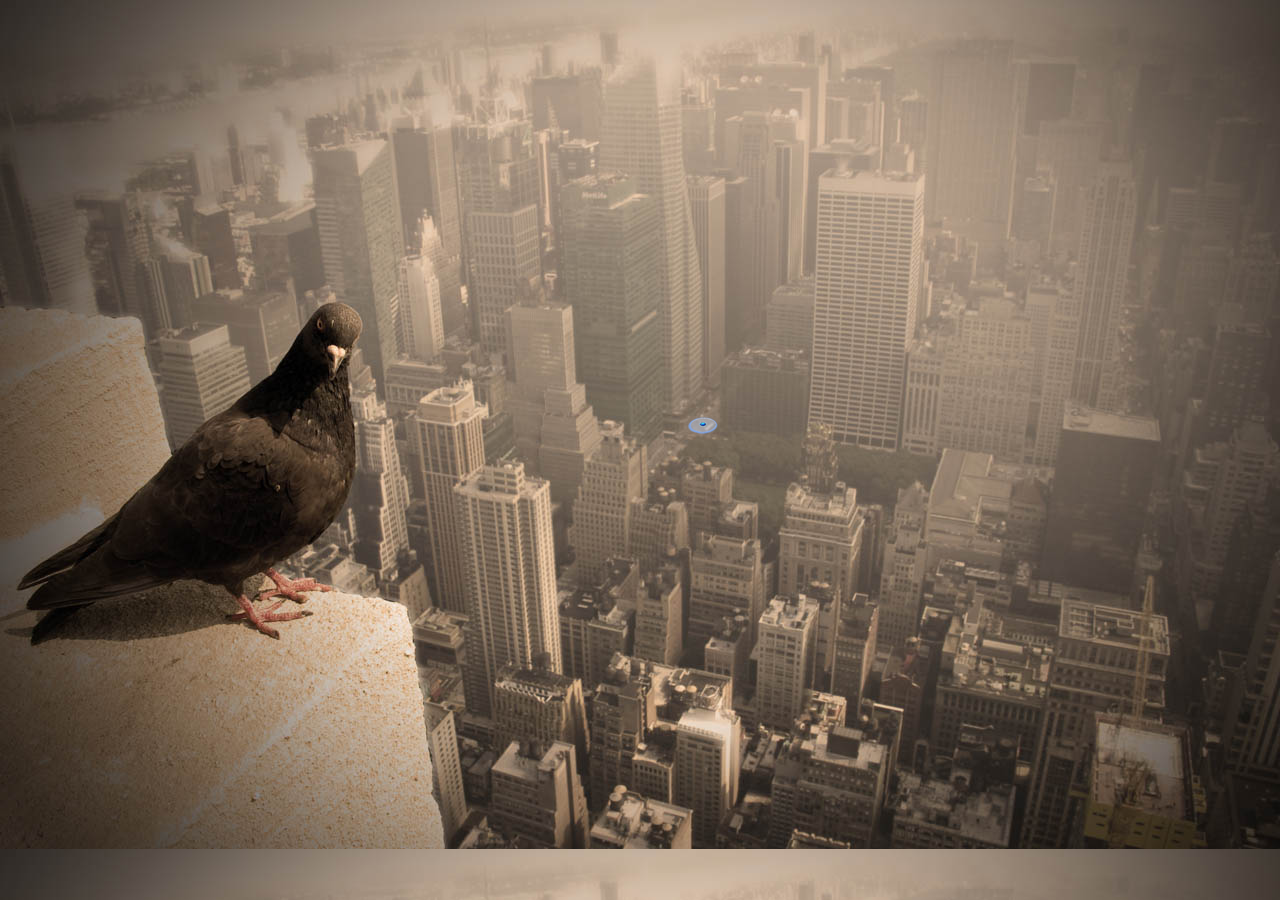
==== public/alternative_07.html @ 7385acb9 "- added two examples" ====
<!DOCTYPE html PUBLIC "-//W3C//DTD XHTML 1.0 Strict//EN"
  "http://www.w3.org/TR/xhtml1/DTD/xhtml1-strict.dtd">

<html xmlns="http://www.w3.org/1999/xhtml" xml:lang="en" lang="en">
<head>
  <meta http-equiv="Content-Type" content="text/html; charset=utf-8"/>
  <link rel="stylesheet" href="./stylesheets/box2.css" type="text/css" media="screen" />
  <script type="text/javascript" src="./javascripts/jquery.min.js"></script>
  <script type="text/javascript" src="./javascripts/typewriter.js"></script>
  <title>messaging. decelerated.</title>
</head>

<body>
  
  <div id="speech_bubble">
    <div id="bubble_text">
      <span id="current"><var></var></span><br />
      <span id="next"><var></var></span><br />
    </div>
    <div id="bubble_arrow"></div>
  </div>
  
  <img src="./images/gps_indicator.png" id="marker" class="pulse" height="21" width="32" alt="" />
  
  <script>
    var MAX_ITERATIONS = 5;
    var text = "40.754983,-73.984027next:  San Francisco, CA";
    var fixed = "";
    var size = 10;
    var position = 0;
    var iteration = 0;
    var waited = 0;
    
    function getChar() {
      return (iteration < MAX_ITERATIONS - 1)
        ? Math.floor(Math.random() * 10)
        : text[position];
    }
    
    function type() {
      var current = fixed + getChar();
      var span = (position < 20) ? "current" : "next";
      $("#"+span+" var").replaceWith('<var>' + current + '</var>');
      iteration = (iteration < MAX_ITERATIONS) ? (iteration + 1) : 0 ;
      if(iteration == 0) {
        if(position == 19) fixed = "";
        else fixed = current;
        position++;
      }
      if(position < text.length) {
        if(position == 25) {
          $("#"+span+" var").append(' ');
          window.setTimeout("wait()", 500);
        } else {
          timeout = (position == 20 && iteration == 0) ? 800 : 5;
          window.setTimeout("type()", timeout);
        }
      }
    }
    
    function wait() {
      var span = (position < 20) ? "current" : "next";
      $("#"+span+" var").append('.');
      if(waited++ < 4) {
        window.setTimeout("wait()", 500);
      } else {
        position++;
        waited = 0;
        window.setTimeout("type()", 500);
      }
    }
    
    $(document.body).click(function () {
      if ($("#speech_bubble").is(":hidden")) {
        $("#speech_bubble").show("fast", wait());
      }
    });
  </script>
  
</body>
</html>
---- public/stylesheets/box2.css ----
body {
  overflow: hidden;
  background-image: url(../images/pigeon_ny.jpg);
  font-size: 1em;
}

#postcard {
  position: absolute;
  display: block;
  right: 10em;
  top: 6em;
  rotation: -2deg;
  -webkit-transform: rotate(-2deg);
  -moz-transform: rotate(-2deg);
}

#marker {
  display: block;
  position: absolute;
  left: 687px;
  top: 415px;
  cursor: pointer;
}

#speech_bubble {
  display: none;
  position: absolute;
  left: 660px;
  top: 360px;
}

#bubble_arrow {
  position: absolute;
  left: 33px;
  width: 0;
  height: 0;
  border-left: 10px solid transparent;
  border-right: 10px solid transparent;
  border-top: 10px solid #000;
  opacity: 0.6;
  background-color: transparent;
}

#bubble_text {
  padding: 0.3em;
  width: 16em;
  height: 2.5em;
  opacity: 0.6;
  background-color: #000;
  border-radius: 0.4em;
  -moz-border-radius: 0.4em;
  -webkit-border-radius: 0.4em;
}

#bubble_text span {
  color: white;
  font-family: "Courier New";
  font-weight: normal;
  font-size: 0.7em;
}

#next {
  padding-top: 0.5em;
  padding-right: 0.6em;
  margin-left: 7em;
  display: block;
}

@-webkit-keyframes pulse {
 0% {
   opacity: 0.4;
 }
 50% {
    opacity: 0.9;
  }
 100% {
   opacity: 1.0;
 }
}

.pulse {
  -webkit-animation-name: pulse;
  -webkit-animation-duration: 2s;
  -webkit-animation-iteration-count: infinite;
  -webkit-animation-timing-function: ease-in-out;
  -webkit-animation-direction: alternate;
}
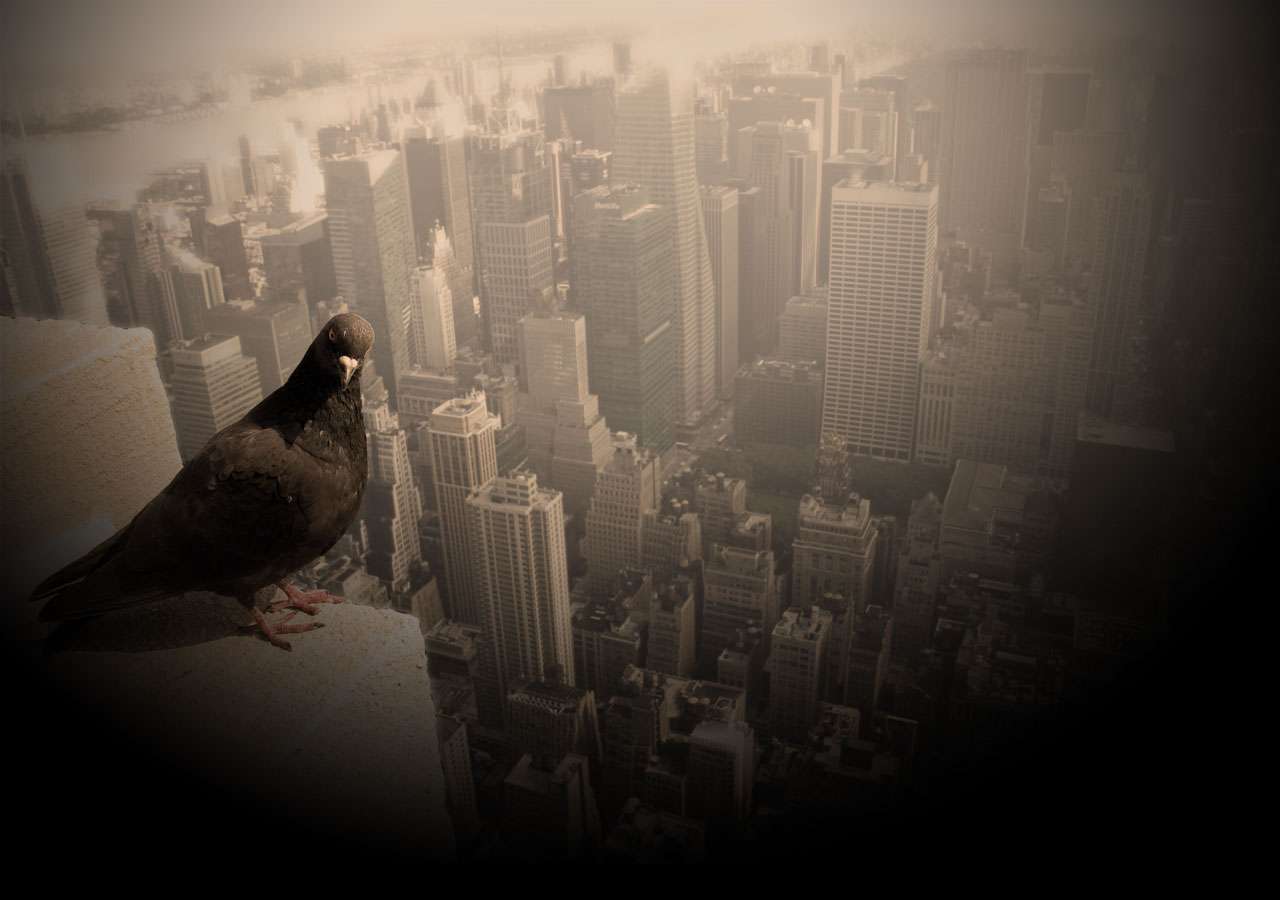
==== commit f76dd275: "updates to drafts" ====
--- a/public/alternative_07.html
+++ b/public/alternative_07.html
@@ -6,76 +6,81 @@
   <meta http-equiv="Content-Type" content="text/html; charset=utf-8"/>
   <link rel="stylesheet" href="./stylesheets/box2.css" type="text/css" media="screen" />
   <script type="text/javascript" src="./javascripts/jquery.min.js"></script>
+  <script type="text/javascript" src="./javascripts/jquery.class.js"></script>
   <script type="text/javascript" src="./javascripts/typewriter.js"></script>
-  <title>messaging. decelerated.</title>
+  <script type="text/javascript">
+    var markers;
+    var timeouts = [1000, 1000, 500, 900];
+    function display() {
+      $(markers.shift()).fadeIn("fast");
+      if(markers.length > 0) window.setTimeout("display()", timeouts.shift());
+    }
+    $(document).ready(function() {
+      var typewriter_boat   = new Typewriter("#speech_bubble_boat",   "marker_boat");
+      var typewriter_street = new Typewriter("#speech_bubble_street", "marker_street");
+      var typewriter_park   = new Typewriter("#speech_bubble_park",   "marker_park");
+      var typewriter_roof   = new Typewriter("#speech_bubble_roof",   "marker_roof");
+      markers = $(".marker").toArray();
+      window.setTimeout("display()", timeouts.shift());
+    });
+  </script>
+  <title>messaging decelerated.</title>
 </head>
 
 <body>
   
-  <div id="speech_bubble">
-    <div id="bubble_text">
-      <span id="current"><var></var></span><br />
-      <span id="next"><var></var></span><br />
+  <div id="main_image">
+    <img src="./images/pigeon_ny.jpg">
+    
+    <div id="speech_bubble_boat" class="speech_bubble" data-iterations="20">
+      <div class="bubble_text">
+        <span class="fill_text" data-text="John: messaging decelerated!" data-prefill="true"><var></var></span><br />
+        <div id="second_line">
+          <span class="fill_text" data-text="destination: " data-prepause="800"><var></var></span>
+          <span class="fill_text" data-text="Berlin, Germany" data-prepause="1200" data-prefill="true"><var></var></span>
+        </div>
+      </div>
+      <div class="bubble_arrow"></div>
     </div>
-    <div id="bubble_arrow"></div>
+    
+    <div id="speech_bubble_street" class="speech_bubble" data-iterations="20">
+      <div class="bubble_text">
+        <span class="fill_text" data-text="Jim: messaging decelerated!" data-prefill="true"><var></var></span><br />
+        <div class="second_line">
+          <span class="fill_text" data-text="destination: " data-prepause="800"><var></var></span>
+          <span class="fill_text" data-text="San Francisco, CA" data-prepause="1200" data-prefill="true"><var></var></span>
+        </div>
+      </div>
+      <div class="bubble_arrow"></div>
+    </div>
+    
+    <div id="speech_bubble_park" class="speech_bubble" data-iterations="20">
+      <div class="bubble_text">
+        <span class="fill_text" data-text="Jack: messaging decelerated!" data-prefill="true"><var></var></span><br />
+        <div class="second_line">
+          <span class="fill_text" data-text="destination: " data-prepause="800"><var></var></span>
+          <span class="fill_text" data-text="London, England" data-prepause="1200" data-prefill="true"><var></var></span>
+        </div>
+      </div>
+      <div class="bubble_arrow"></div>
+    </div>
+    
+    <div id="speech_bubble_roof" class="speech_bubble" data-iterations="20">
+      <div class="bubble_text">
+        <span class="fill_text" data-text="Peter: messaging decelerated!" data-prefill="true"><var></var></span><br />
+        <div class="second_line">
+          <span class="fill_text" data-text="destination: " data-prepause="800"><var></var></span>
+          <span class="fill_text" data-text="Tokyo, Japan" data-prepause="1200" data-prefill="true"><var></var></span>
+        </div>
+      </div>
+      <div class="bubble_arrow"></div>
+    </div>
+    
+    <img src="./images/marker_boat.png"   id="marker_boat"   class="marker pulse" height="10" width="27" alt="" />
+    <img src="./images/marker_park.png"   id="marker_park"   class="marker pulse" height="13" width="22" alt="" />
+    <img src="./images/marker_street.png" id="marker_street" class="marker pulse" height="13" width="22" alt="" />
+    <img src="./images/marker_roof.png"   id="marker_roof"   class="marker pulse" height="16" width="26" alt="" />
   </div>
-  
-  <img src="./images/gps_indicator.png" id="marker" class="pulse" height="21" width="32" alt="" />
-  
-  <script>
-    var MAX_ITERATIONS = 5;
-    var text = "40.754983,-73.984027next:  San Francisco, CA";
-    var fixed = "";
-    var size = 10;
-    var position = 0;
-    var iteration = 0;
-    var waited = 0;
-    
-    function getChar() {
-      return (iteration < MAX_ITERATIONS - 1)
-        ? Math.floor(Math.random() * 10)
-        : text[position];
-    }
-    
-    function type() {
-      var current = fixed + getChar();
-      var span = (position < 20) ? "current" : "next";
-      $("#"+span+" var").replaceWith('<var>' + current + '</var>');
-      iteration = (iteration < MAX_ITERATIONS) ? (iteration + 1) : 0 ;
-      if(iteration == 0) {
-        if(position == 19) fixed = "";
-        else fixed = current;
-        position++;
-      }
-      if(position < text.length) {
-        if(position == 25) {
-          $("#"+span+" var").append(' ');
-          window.setTimeout("wait()", 500);
-        } else {
-          timeout = (position == 20 && iteration == 0) ? 800 : 5;
-          window.setTimeout("type()", timeout);
-        }
-      }
-    }
-    
-    function wait() {
-      var span = (position < 20) ? "current" : "next";
-      $("#"+span+" var").append('.');
-      if(waited++ < 4) {
-        window.setTimeout("wait()", 500);
-      } else {
-        position++;
-        waited = 0;
-        window.setTimeout("type()", 500);
-      }
-    }
-    
-    $(document.body).click(function () {
-      if ($("#speech_bubble").is(":hidden")) {
-        $("#speech_bubble").show("fast", wait());
-      }
-    });
-  </script>
   
 </body>
 </html>--- a/public/stylesheets/box2.css
+++ b/public/stylesheets/box2.css
@@ -1,7 +1,13 @@
 body {
   overflow: hidden;
-  background-image: url(../images/pigeon_ny.jpg);
+
+  background-color: #000;
+  margin: 0;
   font-size: 1em;
+}
+
+#main_image {
+  position: relative;
 }
 
 #postcard {
@@ -14,22 +20,59 @@
   -moz-transform: rotate(-2deg);
 }
 
-#marker {
-  display: block;
+.marker {
+  display: none;
   position: absolute;
-  left: 687px;
-  top: 415px;
   cursor: pointer;
 }
 
-#speech_bubble {
+#marker_boat {
+  left: 250px;
+  top: 120px;
+}
+
+#marker_street {
+  left: 703px;
+  top: 430px;
+}
+
+#marker_park {
+  left: 775px;
+  top: 500px;
+}
+
+#marker_roof {
+  left: 1112px;
+  top: 427px;
+}
+
+
+.speech_bubble {
   display: none;
   position: absolute;
-  left: 660px;
-  top: 360px;
 }
 
-#bubble_arrow {
+#speech_bubble_street {
+  left: 670px;
+  top: 365px;
+}
+
+#speech_bubble_park {
+  left: 742px;
+  top: 435px;
+}
+
+#speech_bubble_boat {
+  left: 159px;
+  top: 70px;
+}
+
+#speech_bubble_roof {
+  left: 900px;
+  top: 365px;
+}
+
+.bubble_arrow {
   position: absolute;
   left: 33px;
   width: 0;
@@ -41,7 +84,11 @@
   background-color: transparent;
 }
 
-#bubble_text {
+#speech_bubble_roof .bubble_arrow {
+  left: 215px;
+}
+
+.bubble_text {
   padding: 0.3em;
   width: 16em;
   height: 2.5em;
@@ -52,18 +99,15 @@
   -webkit-border-radius: 0.4em;
 }
 
-#bubble_text span {
+.bubble_text span {
   color: white;
   font-family: "Courier New";
   font-weight: normal;
   font-size: 0.7em;
 }
 
-#next {
-  padding-top: 0.5em;
-  padding-right: 0.6em;
-  margin-left: 7em;
-  display: block;
+.second_line {
+  padding-top: 0em;
 }
 
 @-webkit-keyframes pulse {
